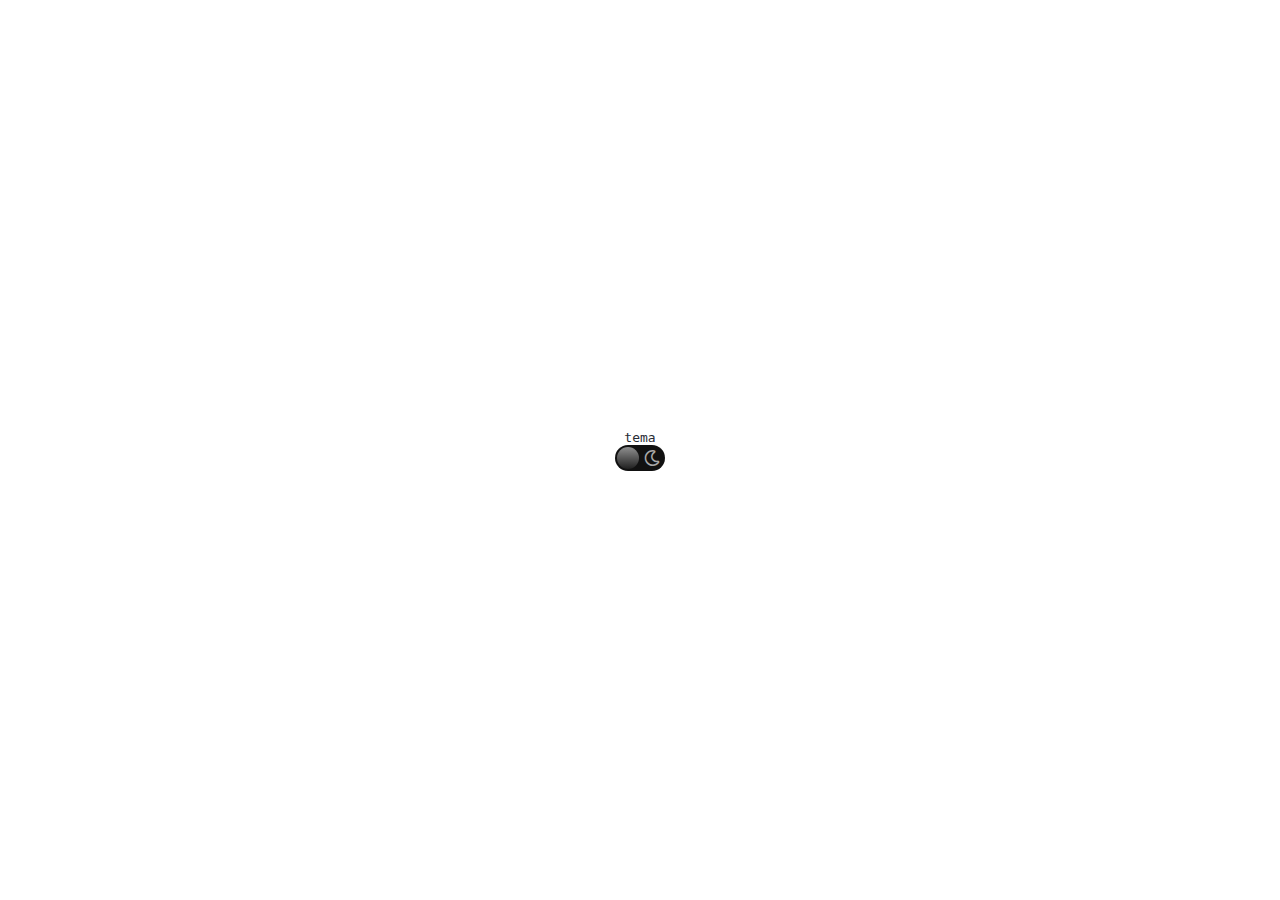
==== index.html @ 9b2b0831 "first commit" ====
<!DOCTYPE html>
<html lang="en">
    <head>
        <meta charset="UTF-8">
        <meta http-equiv="X-UA-Compatible" content="IE=edge">
        <meta name="viewport" content="width=device-width, initial-scale=div">

        <link rel="stylesheet" href="font-awesome/css/all.min.css">
        <link rel="stylesheet" href="/styles/tema.css">
        <link rel="stylesheet" href="/styles/reset.css">

        <title>Document</title>
    </head>
    <body>
        
        <div>
            <p class="theme" id="theme">tema</p>
            <input type="checkbox" class="checkbox" id="checkbox">
            <label for="checkbox" class="label" id="label">
                <i class="far fa-sun"></i>
                <i class="far fa-moon"></i>
                <div class="ball"></div>
            </label>
        </div>
 
        <script src="./scripts/theme.js"></script>
    </body>
</html>
---- styles/tema.css ----
.dark{
    background-color: #292c35;    
}

.lorem {
    color: #292c35;
    font-size: 24px;
    max-width: 600px;
}
.theme {
    color: #292c35;
    text-align: center;
}
.white {
    color: white;
}
.bg-white {
    background-color: white;
}

.title {
    color: #292c35;   
}

.label{
    position: relative;
    display: flex;
    align-items: center;
    justify-content: space-between;
    background-color: #111;
    display: flex;
    width: 50px;
    height: 26px;
    border-radius: 50px;
    padding: 5px;
}

.fa-moon{
    color: #a8a8a8 ;
}

.fa-sun{
    color: #ffe0af ;    
}

.ball{
    width: 22px;
    height: 22px;    
    background: linear-gradient(to bottom, rgb(143, 143, 143), rgb(32, 32, 32));
    /* box-shadow: 0 2px 5px rgba(0,0,0,0.5),
                inset 0 0 1px rgba(255,255,255,0.1); */
    position: absolute;
    top: 2px;
    left: 2px;
    border-radius: 50%;
    transition: transform 0.2s linear;
}

.checkbox{
    opacity: 0;
    position: absolute;
}

.checkbox:checked + .label .ball{
    transform: translateX(24px);
}
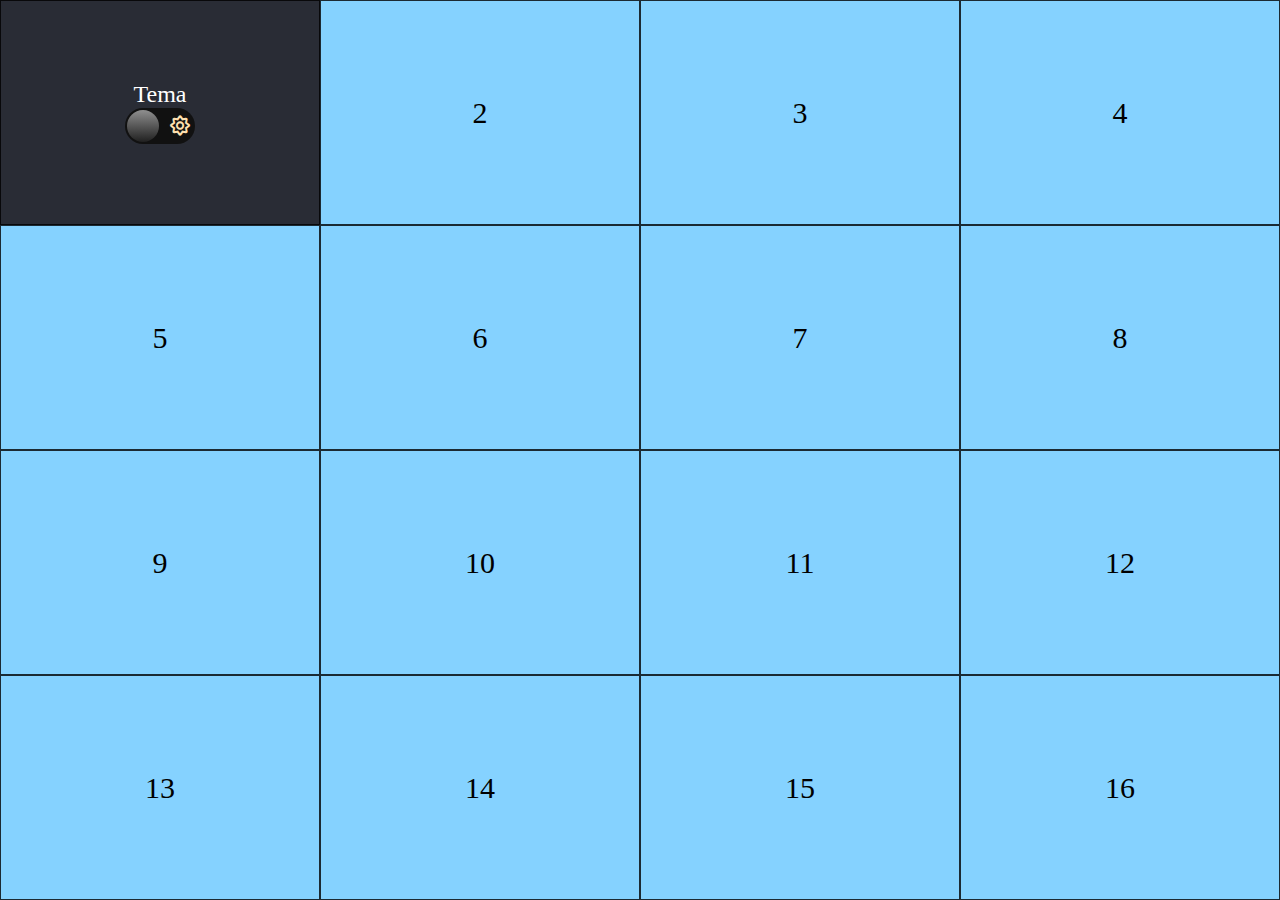
==== commit e5bdd404: "grid1 - change theme tool complete" ====
--- a/index.html
+++ b/index.html
@@ -6,23 +6,45 @@
         <meta name="viewport" content="width=device-width, initial-scale=div">
 
         <link rel="stylesheet" href="font-awesome/css/all.min.css">
-        <link rel="stylesheet" href="/styles/tema.css">
         <link rel="stylesheet" href="/styles/reset.css">
+        <link rel="stylesheet" href="/styles/index.css">
+        <link rel="stylesheet" href="/styles/theme.css">
 
         <title>Document</title>
     </head>
     <body>
-        
-        <div>
-            <p class="theme" id="theme">tema</p>
-            <input type="checkbox" class="checkbox" id="checkbox">
-            <label for="checkbox" class="label" id="label">
-                <i class="far fa-sun"></i>
-                <i class="far fa-moon"></i>
-                <div class="ball"></div>
-            </label>
+
+        <div class="grid-container">
+
+            <!-- CHANGE THEME -->
+            <div class="grid-item1" id="gt1">
+                <p class="theme" id="theme">Tema</p>
+                <input type="checkbox" class="checkbox" id="checkbox">
+                <label for="checkbox" class="label" id="label">
+                    <i class="far fa-moon fa-customize"></i>
+                    <i class="far fa-sun fa-customize"></i>
+                    <div class="ball"></div>
+                </label>
+            </div>
+            <!-- CHANGE THEME -->
+
+            <div class="grid-item">2</i></div>
+            <div class="grid-item">3</div>
+            <div class="grid-item">4</div>
+            <div class="grid-item">5</div>
+            <div class="grid-item">6</div>
+            <div class="grid-item">7</div>
+            <div class="grid-item">8</div>
+            <div class="grid-item">9</div>
+            <div class="grid-item">10</div>
+            <div class="grid-item">11</div>
+            <div class="grid-item">12</div>
+            <div class="grid-item">13</div>
+            <div class="grid-item">14</div>
+            <div class="grid-item">15</div>
+            <div class="grid-item">16</div>
         </div>
- 
+
         <script src="./scripts/theme.js"></script>
     </body>
 </html>--- a/styles/index.css
+++ b/styles/index.css
@@ -0,0 +1,35 @@
+body{
+    width: 100vw;
+    height: 100vh;
+}
+
+.grid-container {
+    display: grid;
+    grid-template-columns: 25vw 25vw 25vw 25vw;
+    grid-template-rows: 25vh 25vh 25vh 25vh;
+    
+  }
+  .grid-item1 {
+    background-color: #292c35;
+    display: flex;
+    flex-direction: column;
+    align-items: center;
+    justify-content: center;
+    
+    border: 1px solid rgba(0, 0, 0, 0.8);
+    padding: 20px;
+    font-size: 30px;
+    text-align: center;
+  }
+
+  .grid-item {
+    display: flex;
+    flex-direction: column;
+    align-items: center;
+    justify-content: center;
+    background-color: rgba(102, 199, 255, 0.8);
+    border: 1px solid rgba(0, 0, 0, 0.8);
+    padding: 20px;
+    font-size: 30px;
+    text-align: center;
+  }--- a/styles/theme.css
+++ b/styles/theme.css
@@ -0,0 +1,71 @@
+
+.light{
+    background-color: #ffffff;    
+}
+
+.lorem {
+    color: #292c35;
+    font-size: 24px;
+    max-width: 600px;
+}
+.theme {
+    color: #ffffff;
+    text-align: center;
+    font-size: 1.5rem;
+}
+.dark {
+    color: #292c35;
+}
+.bg-white {
+    background-color: white;
+}
+
+.title {
+    color: #292c35;   
+}
+
+.label{
+    position: relative;
+    display: flex;
+    align-items: center;
+    justify-content: space-between;
+    background-color: #111;
+    display: flex;
+    width: 70px;
+    height: 36px;
+    border-radius: 50px;
+    padding: 5px;
+}
+
+.fa-moon{
+     color: #a8a8a8 ;
+}
+.fa-customize{
+    font-size: 20px;
+}
+
+.fa-sun{
+    color: #ffe0af ;    
+}
+
+.ball{
+    width: 32px;
+    height: 32px;    
+    background: linear-gradient(to bottom, rgb(143, 143, 143), rgb(32, 32, 32));
+    /* box-shadow: 0 2px 5px rgba(0,0,0,0.5),
+                inset 0 0 1px rgba(255,255,255,0.1); */
+    position: absolute;
+    top: 2px;
+    left: 2px;
+    border-radius: 50%;
+    transition: transform 0.2s linear;
+}
+
+.checkbox{
+    opacity: 0;
+    position: absolute;
+}
+
+.checkbox:checked + .label .ball{
+    transform: translateX(34px);
+}